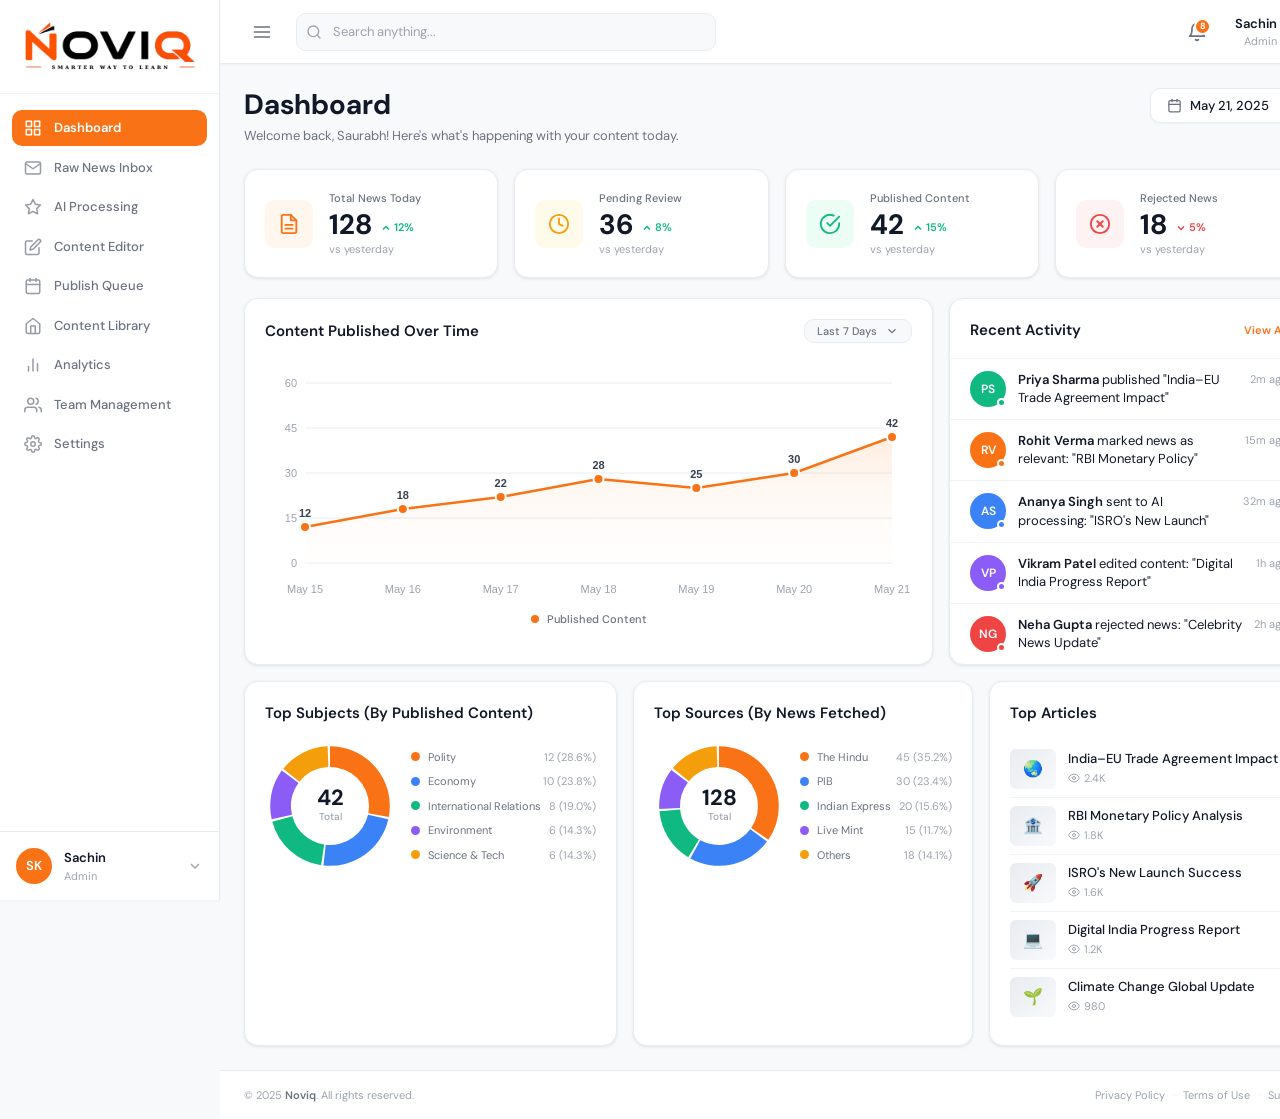
==== pages/dashboard.html @ 8722f416 "Initial commit" ====
<!DOCTYPE html>
<html lang="en">
<head>
  <meta charset="UTF-8" />
  <meta name="viewport" content="width=device-width, initial-scale=1.0" />
  <title>Dashboard — Noviq</title>
  <link rel="stylesheet" href="../assets/css/global.css" />
  <link rel="icon" href="../assets/images/favicon.png" type="image/png" />
  <link rel="stylesheet" href="../assets/css/components.css" />
  <link rel="stylesheet" href="../assets/css/dashboard.css" />
</head>
<body>

<!-- Mobile sidebar overlay -->
<div class="sidebar-overlay" id="sidebarOverlay"></div>

<div class="app-shell">


    <!-- ═══ SIDEBAR ═══ -->
    <aside class="sidebar">

      <div class="sidebar-logo">
        <div class="logo">
          <a href="/"><img src="../assets/images/logo.png" alt=""></a>
        </div>
      </div>

      <nav class="sidebar-nav">
        <a class="nav-item active" href="dashboard.html">
          <svg viewBox="0 0 24 24" fill="none" stroke="currentColor" stroke-width="2" stroke-linecap="round" stroke-linejoin="round"><rect x="3" y="3" width="7" height="7"/><rect x="14" y="3" width="7" height="7"/><rect x="3" y="14" width="7" height="7"/><rect x="14" y="14" width="7" height="7"/></svg>
          Dashboard
        </a>
        <a class="nav-item" href="raw-news-inbox.html">
          <svg viewBox="0 0 24 24" fill="none" stroke="currentColor" stroke-width="2" stroke-linecap="round" stroke-linejoin="round"><path d="M4 4h16c1.1 0 2 .9 2 2v12c0 1.1-.9 2-2 2H4c-1.1 0-2-.9-2-2V6c0-1.1.9-2 2-2z"/><polyline points="22,6 12,13 2,6"/></svg>
          Raw News Inbox
        </a>
        <a class="nav-item" href="ai-processing.html">
          <svg viewBox="0 0 24 24" fill="none" stroke="currentColor" stroke-width="2" stroke-linecap="round" stroke-linejoin="round"><polygon points="12 2 15.09 8.26 22 9.27 17 14.14 18.18 21.02 12 17.77 5.82 21.02 7 14.14 2 9.27 8.91 8.26 12 2"/></svg>
          AI Processing
        </a>
        <a class="nav-item" href="content-editor.html">
          <svg viewBox="0 0 24 24" fill="none" stroke="currentColor" stroke-width="2" stroke-linecap="round" stroke-linejoin="round"><path d="M11 4H4a2 2 0 0 0-2 2v14a2 2 0 0 0 2 2h14a2 2 0 0 0 2-2v-7"/><path d="M18.5 2.5a2.121 2.121 0 0 1 3 3L12 15l-4 1 1-4 9.5-9.5z"/></svg>
          Content Editor
        </a>
        <a class="nav-item" href="publish-queue.html">
          <svg viewBox="0 0 24 24" fill="none" stroke="currentColor" stroke-width="2" stroke-linecap="round" stroke-linejoin="round"><rect x="3" y="4" width="18" height="18" rx="2" ry="2"/><line x1="16" y1="2" x2="16" y2="6"/><line x1="8" y1="2" x2="8" y2="6"/><line x1="3" y1="10" x2="21" y2="10"/></svg>
          Publish Queue
        </a>
        <a class="nav-item" href="content-library.html">
          <svg viewBox="0 0 24 24" fill="none" stroke="currentColor" stroke-width="2" stroke-linecap="round" stroke-linejoin="round"><path d="M3 9l9-7 9 7v11a2 2 0 0 1-2 2H5a2 2 0 0 1-2-2z"/><polyline points="9 22 9 12 15 12 15 22"/></svg>
          Content Library
        </a>
        <a class="nav-item" href="analytics.html">
          <svg viewBox="0 0 24 24" fill="none" stroke="currentColor" stroke-width="2" stroke-linecap="round" stroke-linejoin="round"><line x1="18" y1="20" x2="18" y2="10"/><line x1="12" y1="20" x2="12" y2="4"/><line x1="6" y1="20" x2="6" y2="14"/></svg>
          Analytics
        </a>
        <a class="nav-item" href="team-management.html">
          <svg viewBox="0 0 24 24" fill="none" stroke="currentColor" stroke-width="2" stroke-linecap="round" stroke-linejoin="round"><path d="M17 21v-2a4 4 0 0 0-4-4H5a4 4 0 0 0-4 4v2"/><circle cx="9" cy="7" r="4"/><path d="M23 21v-2a4 4 0 0 0-3-3.87"/><path d="M16 3.13a4 4 0 0 1 0 7.75"/></svg>
          Team Management
        </a>
        <a class="nav-item" href="settings.html">
          <svg viewBox="0 0 24 24" fill="none" stroke="currentColor" stroke-width="2" stroke-linecap="round" stroke-linejoin="round"><circle cx="12" cy="12" r="3"/><path d="M19.4 15a1.65 1.65 0 0 0 .33 1.82l.06.06a2 2 0 0 1-2.83 2.83l-.06-.06a1.65 1.65 0 0 0-1.82-.33 1.65 1.65 0 0 0-1 1.51V21a2 2 0 0 1-4 0v-.09A1.65 1.65 0 0 0 9 19.4a1.65 1.65 0 0 0-1.82.33l-.06.06a2 2 0 0 1-2.83-2.83l.06-.06A1.65 1.65 0 0 0 4.68 15a1.65 1.65 0 0 0-1.51-1H3a2 2 0 0 1 0-4h.09A1.65 1.65 0 0 0 4.6 9a1.65 1.65 0 0 0-.33-1.82l-.06-.06a2 2 0 0 1 2.83-2.83l.06.06A1.65 1.65 0 0 0 9 4.68a1.65 1.65 0 0 0 1-1.51V3a2 2 0 0 1 4 0v.09a1.65 1.65 0 0 0 1 1.51 1.65 1.65 0 0 0 1.82-.33l.06-.06a2 2 0 0 1 2.83 2.83l-.06.06A1.65 1.65 0 0 0 19.4 9a1.65 1.65 0 0 0 1.51 1H21a2 2 0 0 1 0 4h-.09a1.65 1.65 0 0 0-1.51 1z"/></svg>
          Settings
        </a>
      </nav>

       <!-- <div class="sidebar-premium">
        <div class="premium-icon">
          <svg viewBox="0 0 24 24" fill="currentColor"><path d="M12 2l2.4 7.4H22l-6.2 4.5 2.4 7.4L12 17l-6.2 4.3 2.4-7.4L2 9.4h7.6z"/></svg>
        </div>
        <div class="premium-title">You're on Premium Plan</div>
        <div class="premium-desc">Unlimited access to all features and AI models.</div>
        <button class="btn-upgrade">Upgrade Plan</button>
      </div> -->

      <div class="sidebar-user">
        <div class="avatar-placeholder avatar-md" style="background:#F97316;font-size:13px;">SK</div>
        <div class="user-info">
          <div class="user-name">Sachin</div>
          <div class="user-role">Admin</div>
        </div>
        <svg class="chevron-icon" viewBox="0 0 24 24" fill="none" stroke="currentColor" stroke-width="2">
          <polyline points="6 9 12 15 18 9"/>
        </svg>
      </div>

    </aside>

  <!-- ═══ MAIN AREA ═══ -->
  <div class="main-area">


    <!-- ═══ HEADER ═══ -->
    <header class="header">
      <button class="header-menu-btn" id="sidebarToggle">
        <svg viewBox="0 0 24 24" fill="none" stroke="currentColor" stroke-width="2" stroke-linecap="round" stroke-linejoin="round">
          <line x1="3" y1="12" x2="21" y2="12"/>
          <line x1="3" y1="6"  x2="21" y2="6"/>
          <line x1="3" y1="18" x2="21" y2="18"/>
        </svg>
      </button>

      <div class="header-search">
        <svg class="search-icon" viewBox="0 0 24 24" fill="none" stroke="currentColor" stroke-width="2" stroke-linecap="round" stroke-linejoin="round">
          <circle cx="11" cy="11" r="8"/><line x1="21" y1="21" x2="16.65" y2="16.65"/>
        </svg>
        <input type="text" class="search-input" placeholder="Search anything..." autocomplete="off" spellcheck="false" />
        <!-- <span class="search-kbd">⌘K</span> -->
      </div>

      <div class="header-right">
        <div class="header-notif">
          <svg viewBox="0 0 24 24" fill="none" stroke="currentColor" stroke-width="2" stroke-linecap="round" stroke-linejoin="round">
            <path d="M18 8A6 6 0 0 0 6 8c0 7-3 9-3 9h18s-3-2-3-9"/>
            <path d="M13.73 21a2 2 0 0 1-3.46 0"/>
          </svg>
          <span class="notif-badge">8</span>
        </div>
        <div class="header-user">
          <div class="user-info">
            <div class="user-name">Sachin</div>
            <div class="user-role">Admin</div>
          </div>
          <svg class="chevron-icon" viewBox="0 0 24 24" fill="none" stroke="currentColor" stroke-width="2">
            <polyline points="6 9 12 15 18 9"/>
          </svg>
        </div>
      </div>
    </header>

    <!-- ═══ PAGE CONTENT ═══ -->
    <main class="page-content">

          <!-- Page Header -->
          <div class="dashboard-page-header">
            <div>
              <h1 class="page-title">Dashboard</h1>
              <p class="page-subtitle">Welcome back, Saurabh! Here's what's happening with your content today.</p>
            </div>
            <button class="date-picker-btn">
              <svg viewBox="0 0 24 24" fill="none" stroke="currentColor" stroke-width="2" stroke-linecap="round" stroke-linejoin="round">
                <rect x="3" y="4" width="18" height="18" rx="2" ry="2"/>
                <line x1="16" y1="2" x2="16" y2="6"/><line x1="8" y1="2" x2="8" y2="6"/>
                <line x1="3" y1="10" x2="21" y2="10"/>
              </svg>
              <span class="date-text">May 21, 2025</span>
              <svg viewBox="0 0 24 24" fill="none" stroke="currentColor" stroke-width="2"><polyline points="6 9 12 15 18 9"/></svg>
            </button>
          </div>

          <!-- Stats Row -->
          <div class="stats-row">
            <div class="stat-card">
              <div class="stat-icon-wrap orange">
                <svg viewBox="0 0 24 24" fill="none" stroke="currentColor" stroke-width="2" stroke-linecap="round" stroke-linejoin="round">
                  <path d="M14 2H6a2 2 0 0 0-2 2v16a2 2 0 0 0 2 2h12a2 2 0 0 0 2-2V8z"/>
                  <polyline points="14 2 14 8 20 8"/>
                  <line x1="16" y1="13" x2="8" y2="13"/><line x1="16" y1="17" x2="8" y2="17"/>
                </svg>
              </div>
              <div class="stat-body">
                <div class="stat-label">Total News Today</div>
                <div class="stat-value-row">
                  <span class="stat-value">128</span>
                  <span class="stat-delta up">
                    <svg viewBox="0 0 24 24" fill="none" stroke="currentColor" stroke-width="3"><polyline points="18 15 12 9 6 15"/></svg>12%
                  </span>
                </div>
                <div class="stat-compare">vs yesterday</div>
              </div>
            </div>

            <div class="stat-card">
              <div class="stat-icon-wrap yellow">
                <svg viewBox="0 0 24 24" fill="none" stroke="currentColor" stroke-width="2" stroke-linecap="round" stroke-linejoin="round">
                  <circle cx="12" cy="12" r="10"/><polyline points="12 6 12 12 16 14"/>
                </svg>
              </div>
              <div class="stat-body">
                <div class="stat-label">Pending Review</div>
                <div class="stat-value-row">
                  <span class="stat-value">36</span>
                  <span class="stat-delta up">
                    <svg viewBox="0 0 24 24" fill="none" stroke="currentColor" stroke-width="3"><polyline points="18 15 12 9 6 15"/></svg>8%
                  </span>
                </div>
                <div class="stat-compare">vs yesterday</div>
              </div>
            </div>

            <div class="stat-card">
              <div class="stat-icon-wrap green">
                <svg viewBox="0 0 24 24" fill="none" stroke="currentColor" stroke-width="2" stroke-linecap="round" stroke-linejoin="round">
                  <path d="M22 11.08V12a10 10 0 1 1-5.93-9.14"/><polyline points="22 4 12 14.01 9 11.01"/>
                </svg>
              </div>
              <div class="stat-body">
                <div class="stat-label">Published Content</div>
                <div class="stat-value-row">
                  <span class="stat-value">42</span>
                  <span class="stat-delta up">
                    <svg viewBox="0 0 24 24" fill="none" stroke="currentColor" stroke-width="3"><polyline points="18 15 12 9 6 15"/></svg>15%
                  </span>
                </div>
                <div class="stat-compare">vs yesterday</div>
              </div>
            </div>

            <div class="stat-card">
              <div class="stat-icon-wrap red">
                <svg viewBox="0 0 24 24" fill="none" stroke="currentColor" stroke-width="2" stroke-linecap="round" stroke-linejoin="round">
                  <circle cx="12" cy="12" r="10"/>
                  <line x1="15" y1="9" x2="9" y2="15"/><line x1="9" y1="9" x2="15" y2="15"/>
                </svg>
              </div>
              <div class="stat-body">
                <div class="stat-label">Rejected News</div>
                <div class="stat-value-row">
                  <span class="stat-value">18</span>
                  <span class="stat-delta down">
                    <svg viewBox="0 0 24 24" fill="none" stroke="currentColor" stroke-width="3"><polyline points="6 9 12 15 18 9"/></svg>5%
                  </span>
                </div>
                <div class="stat-compare">vs yesterday</div>
              </div>
            </div>
          </div>

          <!-- Mid Row -->
          <div class="dashboard-mid-row">
            <div class="chart-card">
              <div class="chart-card-header">
                <span class="chart-title">Content Published Over Time</span>
                <button class="chart-range-select">Last 7 Days
                  <svg viewBox="0 0 24 24" fill="none" stroke="currentColor" stroke-width="2"><polyline points="6 9 12 15 18 9"/></svg>
                </button>
              </div>
              <div class="chart-body">
                <div class="chart-canvas-wrap">
                  <canvas id="publishedChart"></canvas>
                </div>
                <div class="chart-legend">
                  <span class="legend-dot"></span>
                  <span class="legend-label">Published Content</span>
                </div>
              </div>
            </div>

            <div class="activity-card">
              <div class="activity-card-header">
                <span class="section-title">Recent Activity</span>
                <span class="view-all-link">View All</span>
              </div>
              <div class="activity-list" id="activityList"></div>
            </div>
          </div>

          <!-- Bottom Row -->
          <div class="dashboard-bottom-row">
            <div class="donut-card">
              <div class="donut-card-title">Top Subjects (By Published Content)</div>
              <div class="donut-chart-layout">
                <div class="donut-canvas-wrap">
                  <canvas id="subjectsDonut" style="width:130px;height:130px;display:block;"></canvas>
                  <div class="donut-center-label">
                    <span class="donut-total-val">42</span>
                    <span class="donut-total-lbl">Total</span>
                  </div>
                </div>
                <div class="donut-legend" id="subjectsLegend"></div>
              </div>
            </div>

            <div class="donut-card">
              <div class="donut-card-title">Top Sources (By News Fetched)</div>
              <div class="donut-chart-layout">
                <div class="donut-canvas-wrap">
                  <canvas id="sourcesDonut" style="width:130px;height:130px;display:block;"></canvas>
                  <div class="donut-center-label">
                    <span class="donut-total-val">128</span>
                    <span class="donut-total-lbl">Total</span>
                  </div>
                </div>
                <div class="donut-legend" id="sourcesLegend"></div>
              </div>
            </div>

            <div class="articles-card">
              <div class="articles-card-title">Top Articles</div>
              <div class="articles-list" id="articlesList"></div>
            </div>
          </div>
    </main>


    <!-- ═══ FOOTER ═══ -->
    <footer class="site-footer">
      <div class="footer-left">
        &copy; 2025 <strong>Noviq</strong>. All rights reserved.
      </div>
      <div class="footer-right">
        <a href="#">Privacy Policy</a>
        <span class="footer-sep">·</span>
        <a href="#">Terms of Use</a>
        <span class="footer-sep">·</span>
        <a href="#">Support</a>
      </div>
    </footer>

  </div><!-- /main-area -->
</div><!-- /app-shell -->

  <script src="../assets/js/main.js"></script>
  <script src="../assets/js/dashboard.js"></script>

</body>
</html>
---- assets/css/global.css ----
/* ============================================================
   GLOBAL CSS — Noviq
   ============================================================ */

@import url('https://fonts.googleapis.com/css2?family=DM+Sans:ital,opsz,wght@0,9..40,300;0,9..40,400;0,9..40,500;0,9..40,600;0,9..40,700;1,9..40,400&family=DM+Mono:wght@400;500&display=swap');

/* ── Variables ── */
:root {
  --brand-primary:       #F97316;
  --brand-primary-light: #FFF7ED;
  --brand-primary-mid:   #FDBA74;
  --brand-dark:          #EA580C;

  --bg-base:      #F8F9FB;
  --bg-white:     #FFFFFF;
  --border-color: #E8ECF0;
  --border-light: #F1F4F7;

  --text-primary:   #111827;
  --text-secondary: #6B7280;
  --text-muted:     #9CA3AF;
  --text-inverse:   #FFFFFF;

  --color-success:    #10B981;
  --color-success-bg: #ECFDF5;
  --color-warning:    #F59E0B;
  --color-warning-bg: #FFFBEB;
  --color-danger:     #EF4444;
  --color-danger-bg:  #FEF2F2;
  --color-info:       #3B82F6;
  --color-info-bg:    #EFF6FF;

  --space-1: 4px;  --space-2: 8px;   --space-3: 12px;
  --space-4: 16px; --space-5: 20px;  --space-6: 24px;
  --space-8: 32px; --space-10: 40px;

  --radius-sm: 6px; --radius-md: 10px; --radius-lg: 14px;
  --radius-xl: 20px; --radius-full: 9999px;

  --shadow-xs: 0 1px 2px rgba(0,0,0,.04);
  --shadow-sm: 0 1px 4px rgba(0,0,0,.06), 0 1px 2px rgba(0,0,0,.04);
  --shadow-md: 0 4px 12px rgba(0,0,0,.08), 0 2px 4px rgba(0,0,0,.04);
  --shadow-lg: 0 8px 24px rgba(0,0,0,.10), 0 4px 8px rgba(0,0,0,.06);

  --sidebar-width: 220px;
  --header-height: 64px;

  --font-body: 'DM Sans', sans-serif;
  --font-mono: 'DM Mono', monospace;
  --font-size-xs:   11px; --font-size-sm:   13px;
  --font-size-base: 14px; --font-size-md:   15px;
  --font-size-lg:   18px; --font-size-xl:   22px;
  --font-size-2xl:  28px; --font-size-3xl:  36px;

  --transition-fast:   150ms ease;
  --transition-normal: 260ms ease;
  --transition-slow:   400ms ease;
}

/* ── Reset ── */
*, *::before, *::after { box-sizing: border-box; margin: 0; padding: 0; }
html { font-size: 14px; scroll-behavior: smooth; -webkit-text-size-adjust: 100%; }
body {
  font-family: var(--font-body);
  font-size: var(--font-size-base);
  color: var(--text-primary);
  background: var(--bg-base);
  line-height: 1.5;
  -webkit-font-smoothing: antialiased;
  overflow-x: hidden;
}
a   { text-decoration: none; color: inherit; }
ul, ol { list-style: none; }
img, svg { display: block; max-width: 100%; }
button { cursor: pointer; border: none; background: none; font-family: inherit; font-size: inherit; }
input, textarea, select { font-family: inherit; font-size: inherit; outline: none; border: none; background: none; }

/* ── App Shell ── */
.app-shell { display: flex; min-height: 100vh; }

/* SIDEBAR
   JS controls width (desktop) and transform (mobile) via inline styles.
   This base rule just sets position + transition.                        */
.sidebar {
  position: fixed;
  top: 0; left: 0;
  width: var(--sidebar-width);
  height: 100vh;
  z-index: 100;
  overflow: hidden;
  transition: width 260ms ease, transform 260ms ease;
}

/* MAIN AREA
   JS controls margin-left via inline styles on desktop.                  */
.main-area {
  flex: 1;
  margin-left: var(--sidebar-width);
  display: flex;
  flex-direction: column;
  min-height: 100vh;
  transition: margin-left 260ms ease;
}

.page-content {
  flex: 1;
  padding: var(--space-6);
  overflow-y: auto;
}

/* OVERLAY
   JS sets display/opacity/pointerEvents directly.                        */
.sidebar-overlay {
  display: none;
  position: fixed;
  inset: 0;
  background: rgba(0,0,0,.46);
  z-index: 99;
  opacity: 0;
  pointer-events: none;
  transition: opacity 260ms ease;
}

/* ── Utilities ── */
.text-xs{font-size:var(--font-size-xs)}.text-sm{font-size:var(--font-size-sm)}
.text-base{font-size:var(--font-size-base)}.text-md{font-size:var(--font-size-md)}
.text-lg{font-size:var(--font-size-lg)}.text-xl{font-size:var(--font-size-xl)}
.text-2xl{font-size:var(--font-size-2xl)}
.font-normal{font-weight:400}.font-medium{font-weight:500}
.font-semibold{font-weight:600}.font-bold{font-weight:700}
.text-primary{color:var(--text-primary)}.text-secondary{color:var(--text-secondary)}
.text-muted{color:var(--text-muted)}.text-brand{color:var(--brand-primary)}
.text-success{color:var(--color-success)}.text-danger{color:var(--color-danger)}
.text-warning{color:var(--color-warning)}
.flex{display:flex}.flex-col{flex-direction:column}.flex-wrap{flex-wrap:wrap}
.items-center{align-items:center}.items-start{align-items:flex-start}
.items-end{align-items:flex-end}.justify-between{justify-content:space-between}
.justify-center{justify-content:center}.justify-end{justify-content:flex-end}
.gap-1{gap:var(--space-1)}.gap-2{gap:var(--space-2)}.gap-3{gap:var(--space-3)}
.gap-4{gap:var(--space-4)}.gap-6{gap:var(--space-6)}.flex-1{flex:1}
.p-2{padding:var(--space-2)}.p-3{padding:var(--space-3)}.p-4{padding:var(--space-4)}
.p-5{padding:var(--space-5)}.p-6{padding:var(--space-6)}
.mt-1{margin-top:var(--space-1)}.mt-2{margin-top:var(--space-2)}
.mt-4{margin-top:var(--space-4)}.mb-2{margin-bottom:var(--space-2)}
.mb-4{margin-bottom:var(--space-4)}.mb-6{margin-bottom:var(--space-6)}

/* ── Card ── */
.card { background:var(--bg-white); border-radius:var(--radius-lg); border:1px solid var(--border-color); box-shadow:var(--shadow-sm); }

/* ── Badge ── */
.badge { display:inline-flex; align-items:center; gap:var(--space-1); padding:2px var(--space-2); border-radius:var(--radius-full); font-size:var(--font-size-xs); font-weight:600; white-space:nowrap; }
.badge-success{background:var(--color-success-bg);color:var(--color-success)}
.badge-danger {background:var(--color-danger-bg); color:var(--color-danger)}
.badge-warning{background:var(--color-warning-bg);color:var(--color-warning)}
.badge-info   {background:var(--color-info-bg);   color:var(--color-info)}
.badge-brand  {background:var(--brand-primary-light);color:var(--brand-primary)}

/* ── Buttons ── */
.btn { display:inline-flex; align-items:center; justify-content:center; gap:var(--space-2); padding:var(--space-2) var(--space-4); border-radius:var(--radius-md); font-size:var(--font-size-sm); font-weight:500; transition:all var(--transition-fast); white-space:nowrap; }
.btn-primary { background:var(--brand-primary); color:#fff; border:1.5px solid var(--brand-primary); }
.btn-primary:hover { background:var(--brand-dark); border-color:var(--brand-dark); }
.btn-outline { background:transparent; color:var(--brand-primary); border:1.5px solid var(--brand-primary); }
.btn-outline:hover { background:var(--brand-primary-light); }
.btn-ghost { background:transparent; color:var(--text-secondary); border:1.5px solid var(--border-color); }
.btn-ghost:hover { background:var(--bg-base); color:var(--text-primary); }

/* ── Avatar ── */
.avatar{border-radius:var(--radius-full);object-fit:cover;flex-shrink:0}
.avatar-sm{width:28px;height:28px}.avatar-md{width:36px;height:36px}.avatar-lg{width:44px;height:44px}
.avatar-placeholder { display:flex; align-items:center; justify-content:center; border-radius:var(--radius-full); font-weight:600; color:#fff; background:var(--brand-primary); flex-shrink:0; }

.divider{border:none;border-top:1px solid var(--border-color)}

/* ── Scrollbar ── */
::-webkit-scrollbar{width:5px;height:5px}
::-webkit-scrollbar-track{background:transparent}
::-webkit-scrollbar-thumb{background:var(--border-color);border-radius:var(--radius-full)}
::-webkit-scrollbar-thumb:hover{background:var(--text-muted)}

/* ── Empty page state ── */
.page-empty { display:flex; flex-direction:column; align-items:center; justify-content:center; min-height:60vh; gap:var(--space-4); color:var(--text-muted); }
.page-empty .empty-icon{width:56px;height:56px;opacity:.3}
.page-empty h2{font-size:var(--font-size-lg);font-weight:600;color:var(--text-secondary)}
.page-empty p{font-size:var(--font-size-sm);color:var(--text-muted)}

/* ══════════════════════════════════════════════════════════
   RESPONSIVE
══════════════════════════════════════════════════════════ */

/* Tablet */
@media (max-width: 1100px) {
  :root { --sidebar-width: 200px; }
}

/* Mobile — sidebar slides over content, main area is full width */
@media (max-width: 768px) {
  .sidebar {
    width: 240px;         /* always full width on mobile */
    transform: translateX(-100%); /* hidden off-screen; JS sets inline transform to open */
  }

  .main-area {
    margin-left: 0;       /* full width; JS does NOT touch margin on mobile */
    width: 100%;
  }

  .sidebar-overlay {
    display: none;        /* JS sets display:block when opening */
  }

  /* Header adjustments */
  .header { padding: 0 var(--space-4); gap: var(--space-3); }
  .header-search { max-width: none; flex: 1; }
  .header-user .user-info { display: none; }
  .search-kbd { display: none; }

  .page-content { padding: var(--space-4); }

  .site-footer {
    flex-direction: column;
    gap: var(--space-2);
    text-align: center;
    padding: var(--space-4);
  }
}

@media (max-width: 480px) {
  .page-content { padding: var(--space-3); }
  .header { padding: 0 var(--space-3); gap: var(--space-2); }
}

/* ════════════════════════════════════════════════════════════
   GLOBAL MOBILE RESPONSIVE — Tables, Cards, Grids
   Applies across ALL pages. No page-specific overrides needed.
════════════════════════════════════════════════════════════ */

/* ── Universal table scroll wrapper ─────────────────────── */
/* Any table inside a card becomes horizontally scrollable
   on small screens instead of overflowing the layout.        */
.table-scroll-wrap {
  overflow-x: auto;
  -webkit-overflow-scrolling: touch;
}

/* ── Scrollable table hint (visible on small screens) ────── */
@media (max-width: 640px) {
  /* Make all data tables horizontally scrollable */
  table {
    display: block;
    overflow-x: auto;
    -webkit-overflow-scrolling: touch;
    max-width: 100%;
  }

  /* Keep thead/tbody/tr/td as their semantic roles inside the block */
  thead, tbody, tfoot { display: table; width: 100%; }

  /* Prevent text wrapping in table cells — let the table scroll instead */
  /* th, td { white-space: nowrap; } */

  .cl-preview-overlay {
    display: none;
  }
}

/* ── Grid layouts → single column on mobile ──────────────── */
@media (max-width: 640px) {
  /* Any CSS grid that uses auto/repeat patterns */
  [style*="grid-template-columns"] {
    grid-template-columns: 1fr !important;
  }
}

/* ── Card stacking ────────────────────────────────────────── */
@media (max-width: 768px) {
  .card-grid-2,
  .card-grid-3,
  .card-grid-4 {
    grid-template-columns: 1fr !important;
  }
}

/* ── Modals — full-screen on very small devices ──────────── */
@media (max-width: 480px) {
  /* Any element with .modal class or common modal patterns */
  [class*="modal"],
  [class*="-overlay"] > [class*="-modal"],
  [class*="-overlay"] > [class*="-card"],
  [class*="-overlay"] > div:first-child {
    border-radius: var(--radius-lg) !important;
    max-width: calc(100vw - 24px) !important;
  }
}

/* ── Toast — full width on mobile ────────────────────────── */
@media (max-width: 640px) {
  #toastWrap {
    left: var(--space-3) !important;
    right: var(--space-3) !important;
    bottom: var(--space-4) !important;
    width: auto !important;
  }
}
---- assets/css/components.css ----
/* ============================================================
   COMPONENTS CSS — Noviq
   Sidebar · Header · Cards · Nav
   ============================================================ */

/* ── SIDEBAR ── */
/* position / width / height / transitions owned by global.css */
/* components.css only sets visual styles                       */
.sidebar {
  background: var(--bg-white);
  border-right: 1px solid var(--border-color);
  display: flex;
  flex-direction: column;
  box-shadow: var(--shadow-xs);
}

/* Logo */
.sidebar-logo {
  display: flex;
  align-items: center;
  gap: var(--space-3);
  padding: var(--space-5) var(--space-5);
  border-bottom: 1px solid var(--border-light);
  min-height: var(--header-height);
}

.sidebar-logo .logo-icon {
  width: 36px;
  height: 36px;
  background: var(--brand-primary);
  border-radius: var(--radius-md);
  display: flex;
  align-items: center;
  justify-content: center;
  flex-shrink: 0;
}

.sidebar-logo .logo-icon svg {
  width: 20px;
  height: 20px;
  color: white;
}

.sidebar-logo .logo-text {
  display: flex;
  flex-direction: column;
}

.sidebar-logo .logo-name {
  font-size: var(--font-size-md);
  font-weight: 700;
  color: var(--text-primary);
  line-height: 1.2;
}

.sidebar-logo .logo-sub {
  font-size: var(--font-size-xs);
  color: var(--text-muted);
  font-weight: 400;
}

/* Nav */
.sidebar-nav {
  flex: 1;
  padding: var(--space-4) var(--space-3);
  overflow-y: auto;
  display: flex;
  flex-direction: column;
  gap: var(--space-1);
}

.nav-item {
  display: flex;
  align-items: center;
  gap: var(--space-3);
  padding: var(--space-2) var(--space-3);
  border-radius: var(--radius-md);
  color: var(--text-secondary);
  font-size: var(--font-size-sm);
  font-weight: 500;
  text-decoration: none;
  transition: all var(--transition-fast);
  cursor: pointer;
  white-space: nowrap;
  position: relative;
}

.nav-item svg {
  width: 18px;
  height: 18px;
  flex-shrink: 0;
  opacity: 0.7;
}

.nav-item:hover {
  background: var(--bg-base);
  color: var(--text-primary);
}

.nav-item:hover svg {
  opacity: 1;
}

.nav-item.active {
  background: var(--brand-primary);
  color: var(--text-inverse);
  font-weight: 600;
}

.nav-item.active svg {
  opacity: 1;
  color: white;
}

/* Premium Banner */
.sidebar-premium {
  margin: var(--space-4) var(--space-3);
  padding: var(--space-4);
  background: linear-gradient(135deg, var(--brand-primary-light) 0%, #FEF3C7 100%);
  border-radius: var(--radius-lg);
  border: 1px solid var(--brand-primary-mid);
  text-align: center;
}

.sidebar-premium .premium-icon {
  width: 32px;
  height: 32px;
  margin: 0 auto var(--space-2);
  background: var(--brand-primary);
  border-radius: var(--radius-full);
  display: flex;
  align-items: center;
  justify-content: center;
}

.sidebar-premium .premium-icon svg {
  width: 16px;
  height: 16px;
  color: white;
}

.sidebar-premium .premium-title {
  font-size: var(--font-size-sm);
  font-weight: 700;
  color: var(--text-primary);
  margin-bottom: var(--space-1);
}

.sidebar-premium .premium-desc {
  font-size: var(--font-size-xs);
  color: var(--text-secondary);
  line-height: 1.4;
  margin-bottom: var(--space-3);
}

.sidebar-premium .btn-upgrade {
  display: block;
  width: 100%;
  padding: var(--space-2) var(--space-3);
  border: 1.5px solid var(--brand-primary);
  border-radius: var(--radius-md);
  color: var(--brand-primary);
  font-size: var(--font-size-xs);
  font-weight: 600;
  background: var(--bg-white);
  cursor: pointer;
  transition: all var(--transition-fast);
}

.sidebar-premium .btn-upgrade:hover {
  background: var(--brand-primary);
  color: white;
}

/* User Profile */
.sidebar-user {
  display: flex;
  align-items: center;
  gap: var(--space-3);
  padding: var(--space-4) var(--space-4);
  border-top: 1px solid var(--border-color);
  cursor: pointer;
  transition: background var(--transition-fast);
}

.sidebar-user:hover {
  background: var(--bg-base);
}

.sidebar-user .user-info {
  flex: 1;
  min-width: 0;
}

.sidebar-user .user-name {
  font-size: var(--font-size-sm);
  font-weight: 600;
  color: var(--text-primary);
  white-space: nowrap;
  overflow: hidden;
  text-overflow: ellipsis;
}

.sidebar-user .user-role {
  font-size: var(--font-size-xs);
  color: var(--text-muted);
}

.sidebar-user .chevron-icon {
  width: 16px;
  height: 16px;
  color: var(--text-muted);
  flex-shrink: 0;
}

/* ── HEADER ── */
.header {
  height: var(--header-height);
  background: var(--bg-white);
  border-bottom: 1px solid var(--border-color);
  display: flex;
  align-items: center;
  padding: 0 var(--space-6);
  gap: var(--space-4);
  box-shadow: var(--shadow-xs);
}

/* Hamburger */
.header-menu-btn {
  width: 36px;
  height: 36px;
  display: flex;
  align-items: center;
  justify-content: center;
  border-radius: var(--radius-md);
  color: var(--text-secondary);
  cursor: pointer;
  transition: all var(--transition-fast);
  flex-shrink: 0;
}

.header-menu-btn:hover {
  background: var(--bg-base);
  color: var(--text-primary);
}

.header-menu-btn svg {
  width: 20px;
  height: 20px;
}

/* Search */
.header-search {
  flex: 1;
  max-width: 420px;
  position: relative;
}

.header-search .search-input {
  width: 100%;
  height: 38px;
  background: var(--bg-base);
  border: 1.5px solid var(--border-color);
  border-radius: var(--radius-md);
  padding: 0 var(--space-3) 0 36px;
  font-size: var(--font-size-sm);
  color: var(--text-primary);
  transition: all var(--transition-fast);
}

.header-search .search-input::placeholder {
  color: var(--text-muted);
}

.header-search .search-input:focus {
  border-color: var(--brand-primary);
  background: var(--bg-white);
  box-shadow: 0 0 0 3px rgba(249, 115, 22, 0.1);
}

.header-search .search-icon {
  position: absolute;
  left: 10px;
  top: 50%;
  transform: translateY(-50%);
  width: 16px;
  height: 16px;
  color: var(--text-muted);
  pointer-events: none;
}

.header-search .search-kbd {
  position: absolute;
  right: 10px;
  top: 50%;
  transform: translateY(-50%);
  display: flex;
  align-items: center;
  gap: 2px;
  font-size: 10px;
  color: var(--text-muted);
  background: var(--border-color);
  padding: 1px 6px;
  border-radius: var(--radius-sm);
  font-family: var(--font-mono);
  pointer-events: none;
}

/* Header Right */
.header-right {
  display: flex;
  align-items: center;
  gap: var(--space-3);
  margin-left: auto;
}

/* Notification Bell */
.header-notif {
  position: relative;
  width: 36px;
  height: 36px;
  display: flex;
  align-items: center;
  justify-content: center;
  border-radius: var(--radius-md);
  color: var(--text-secondary);
  cursor: pointer;
  transition: all var(--transition-fast);
}

.header-notif:hover {
  background: var(--bg-base);
  color: var(--text-primary);
}

.header-notif svg {
  width: 20px;
  height: 20px;
}

.header-notif .notif-badge {
  position: absolute;
  top: 4px;
  right: 4px;
  width: 17px;
  height: 17px;
  background: var(--brand-primary);
  border-radius: var(--radius-full);
  border: 2px solid white;
  display: flex;
  align-items: center;
  justify-content: center;
  font-size: 9px;
  font-weight: 700;
  color: white;
  line-height: 1;
}

/* Header User */
.header-user {
  display: flex;
  align-items: center;
  gap: var(--space-2);
  cursor: pointer;
  padding: var(--space-1) var(--space-2);
  border-radius: var(--radius-md);
  transition: background var(--transition-fast);
}

.header-user:hover {
  background: var(--bg-base);
}

.header-user .user-info {
  text-align: right;
}

.header-user .user-name {
  font-size: var(--font-size-sm);
  font-weight: 600;
  color: var(--text-primary);
}

.header-user .user-role {
  font-size: var(--font-size-xs);
  color: var(--text-muted);
}

.header-user .chevron-icon {
  width: 16px;
  height: 16px;
  color: var(--text-muted);
}

/* ── SIDEBAR COLLAPSE & OVERLAY ──
   All collapse/overlay/mobile logic lives in global.css.
   Nothing to override here.                              */

/* ── FOOTER ── */
.site-footer {
  display: flex;
  align-items: center;
  justify-content: space-between;
  gap: var(--space-4);
  padding: var(--space-4) var(--space-6);
  border-top: 1px solid var(--border-color);
  background: var(--bg-white);
  font-size: var(--font-size-xs);
  color: var(--text-muted);
  flex-shrink: 0;
}

.site-footer strong {
  color: var(--text-secondary);
  font-weight: 600;
}

.site-footer .footer-right {
  display: flex;
  align-items: center;
  gap: var(--space-2);
}

.site-footer .footer-right a {
  color: var(--text-muted);
  text-decoration: none;
  transition: color var(--transition-fast);
}

.site-footer .footer-right a:hover {
  color: var(--brand-primary);
}

.footer-sep {
  color: var(--border-color);
}

/* ════════════════════════════════════════════════════════════
   INTERACTIVE UI — Dropdowns · Modals · Toasts · Calendar
   ════════════════════════════════════════════════════════════ */

/* ── Generic Dropdown ── */
.ui-dropdown {
  position: absolute;
  background: var(--bg-white);
  border: 1px solid var(--border-color);
  border-radius: var(--radius-lg);
  box-shadow: var(--shadow-lg);
  z-index: 999;
  min-width: 220px;
  opacity: 0;
  transform: translateY(-6px);
  transition: opacity 150ms ease, transform 150ms ease;
  overflow: hidden;
}

.ui-dropdown--open {
  opacity: 1;
  transform: translateY(0);
}

/* Dropdown items */
.dd-item {
  display: flex;
  align-items: center;
  gap: var(--space-3);
  width: 100%;
  padding: var(--space-2) var(--space-4);
  font-size: var(--font-size-sm);
  font-weight: 500;
  color: var(--text-primary);
  background: none;
  border: none;
  cursor: pointer;
  text-align: left;
  transition: background var(--transition-fast);
}

.dd-item svg { width: 16px; height: 16px; color: var(--text-secondary); flex-shrink: 0; }

.dd-item:hover    { background: var(--bg-base); }
.dd-item--active  { background: var(--brand-primary-light); color: var(--brand-primary); }
.dd-item--active svg { color: var(--brand-primary); }
.dd-item--danger  { color: var(--color-danger); }
.dd-item--danger svg { color: var(--color-danger); }
.dd-item--danger:hover { background: var(--color-danger-bg); }

.dd-divider {
  border-top: 1px solid var(--border-light);
  margin: var(--space-1) 0;
}

/* ── Profile Dropdown ── */
.dd-profile { min-width: 260px; }

.dd-profile-header {
  display: flex;
  align-items: center;
  gap: var(--space-3);
  padding: var(--space-4) var(--space-4) var(--space-3);
}

.dd-profile-name {
  font-size: var(--font-size-sm);
  font-weight: 700;
  color: var(--text-primary);
}

.dd-profile-role {
  font-size: var(--font-size-xs);
  color: var(--text-muted);
  margin-top: 2px;
}

/* ── Notifications Dropdown ── */
.dd-notif { min-width: 340px; max-width: 360px; }

.dd-notif-header {
  display: flex;
  align-items: center;
  justify-content: space-between;
  padding: var(--space-3) var(--space-4);
  border-bottom: 1px solid var(--border-light);
}

.dd-notif-heading {
  font-size: var(--font-size-sm);
  font-weight: 700;
  color: var(--text-primary);
}

.dd-mark-all {
  font-size: var(--font-size-xs);
  color: var(--brand-primary);
  font-weight: 500;
  cursor: pointer;
  background: none;
  border: none;
}
.dd-mark-all:disabled { color: var(--color-success); cursor: default; }

.dd-notif-list { max-height: 320px; overflow-y: auto; }

.dd-notif-item {
  display: flex;
  align-items: flex-start;
  gap: var(--space-3);
  padding: var(--space-3) var(--space-4);
  border-bottom: 1px solid var(--border-light);
  position: relative;
  transition: background var(--transition-fast);
  cursor: pointer;
}

.dd-notif-item:last-child { border-bottom: none; }
.dd-notif-item:hover      { background: var(--bg-base); }
.dd-notif-item--unread    { background: var(--brand-primary-light); }
.dd-notif-item--unread:hover { background: #fdebd0; }

.dd-notif-icon { font-size: 18px; flex-shrink: 0; margin-top: 2px; }

.dd-notif-body { flex: 1; min-width: 0; }

.dd-notif-title {
  font-size: var(--font-size-sm);
  font-weight: 600;
  color: var(--text-primary);
  margin-bottom: 2px;
}

.dd-notif-text {
  font-size: var(--font-size-xs);
  color: var(--text-secondary);
  line-height: 1.4;
  white-space: nowrap;
  overflow: hidden;
  text-overflow: ellipsis;
}

.dd-notif-time {
  font-size: 10px;
  color: var(--text-muted);
  margin-top: 4px;
}

.dd-notif-dot {
  width: 8px; height: 8px;
  background: var(--brand-primary);
  border-radius: var(--radius-full);
  flex-shrink: 0;
  margin-top: 6px;
}

.dd-notif-footer {
  padding: var(--space-2) var(--space-4);
  border-top: 1px solid var(--border-light);
  text-align: center;
}

.dd-view-all-notif {
  font-size: var(--font-size-xs);
  font-weight: 600;
  color: var(--brand-primary);
  background: none;
  border: none;
  cursor: pointer;
  padding: var(--space-1) 0;
}

.dd-view-all-notif:hover { text-decoration: underline; }

/* ── Small dropdown (range select etc) ── */
.dd-small { min-width: 160px; padding: var(--space-1) 0; }

/* ── Calendar Dropdown ── */
.dd-calendar { min-width: 280px; padding: var(--space-3); }

.cal-header {
  display: flex;
  align-items: center;
  justify-content: space-between;
  margin-bottom: var(--space-3);
}

.cal-month {
  font-size: var(--font-size-sm);
  font-weight: 600;
  color: var(--text-primary);
}

.cal-nav {
  width: 28px; height: 28px;
  border-radius: var(--radius-md);
  background: var(--bg-base);
  border: 1px solid var(--border-color);
  font-size: 18px;
  line-height: 1;
  color: var(--text-secondary);
  cursor: pointer;
  display: flex;
  align-items: center;
  justify-content: center;
  transition: all var(--transition-fast);
}
.cal-nav:hover { background: var(--brand-primary); color: white; border-color: var(--brand-primary); }

.cal-grid {
  display: grid;
  grid-template-columns: repeat(7, 1fr);
  gap: 3px;
}

.cal-dow {
  text-align: center;
  font-size: 10px;
  font-weight: 600;
  color: var(--text-muted);
  padding: var(--space-1) 0;
}

.cal-cell {
  width: 100%;
  aspect-ratio: 1;
  border-radius: var(--radius-sm);
  background: none;
  border: none;
  font-size: var(--font-size-xs);
  color: var(--text-primary);
  cursor: pointer;
  display: flex;
  align-items: center;
  justify-content: center;
  transition: all var(--transition-fast);
}

.cal-cell:hover      { background: var(--bg-base); }
.cal-cell--empty     { pointer-events: none; }
.cal-cell--active    { background: var(--brand-primary) !important; color: white !important; font-weight: 700; }

/* ── Search Results Dropdown ── */
.search-results-dd {
  min-width: unset;
  padding: var(--space-1) 0;
}

.search-results-dd .dd-item { font-size: var(--font-size-sm); }
.search-results-dd mark {
  background: var(--brand-primary-light);
  color: var(--brand-primary);
  font-weight: 700;
  border-radius: 2px;
  padding: 0 2px;
}

/* ── Modal ── */
.ui-modal-overlay {
  position: fixed;
  inset: 0;
  background: rgba(0, 0, 0, 0.40);
  z-index: 1000;
  display: flex;
  align-items: center;
  justify-content: center;
  opacity: 0;
  transition: opacity 200ms ease;
  padding: var(--space-4);
}

.ui-modal-overlay--open { opacity: 1; }

.ui-modal {
  background: var(--bg-white);
  border-radius: var(--radius-xl);
  box-shadow: var(--shadow-lg);
  width: 100%;
  max-width: 480px;
  transform: scale(0.95);
  transition: transform 200ms ease;
  overflow: hidden;
}

.ui-modal-overlay--open .ui-modal { transform: scale(1); }

.ui-modal-header {
  display: flex;
  align-items: center;
  justify-content: space-between;
  padding: var(--space-5) var(--space-6) var(--space-4);
  border-bottom: 1px solid var(--border-light);
}

.ui-modal-title {
  font-size: var(--font-size-md);
  font-weight: 700;
  color: var(--text-primary);
}

.ui-modal-close {
  width: 32px; height: 32px;
  border-radius: var(--radius-md);
  display: flex;
  align-items: center;
  justify-content: center;
  color: var(--text-muted);
  cursor: pointer;
  background: none;
  border: none;
  transition: all var(--transition-fast);
}
.ui-modal-close svg { width: 18px; height: 18px; }
.ui-modal-close:hover { background: var(--bg-base); color: var(--text-primary); }

.ui-modal-body { padding: var(--space-5) var(--space-6); }

.ui-modal-footer {
  display: flex;
  align-items: center;
  justify-content: flex-end;
  gap: var(--space-3);
  padding: var(--space-4) var(--space-6) var(--space-5);
  border-top: 1px solid var(--border-light);
}

/* Profile modal content */
.profile-modal-content {
  display: flex;
  gap: var(--space-6);
  align-items: flex-start;
}

.profile-modal-avatar {
  display: flex;
  flex-direction: column;
  align-items: center;
  flex-shrink: 0;
}

.profile-modal-fields {
  flex: 1;
  display: flex;
  flex-direction: column;
  gap: var(--space-3);
}

.profile-field {
  display: flex;
  flex-direction: column;
  gap: 4px;
}

.profile-field label {
  font-size: var(--font-size-xs);
  font-weight: 600;
  color: var(--text-secondary);
  text-transform: uppercase;
  letter-spacing: 0.04em;
}

.ui-input {
  width: 100%;
  padding: var(--space-2) var(--space-3);
  background: var(--bg-base);
  border: 1.5px solid var(--border-color);
  border-radius: var(--radius-md);
  font-size: var(--font-size-sm);
  color: var(--text-primary);
  font-family: var(--font-body);
  transition: border-color var(--transition-fast);
}
.ui-input:focus { border-color: var(--brand-primary); background: var(--bg-white); outline: none; box-shadow: 0 0 0 3px rgba(249,115,22,0.10); }
.ui-input[readonly] { opacity: 0.6; cursor: not-allowed; }

/* ── Toast ── */
#toastWrap {
  position: fixed;
  bottom: 24px;
  right: 24px;
  z-index: 2000;
}

.ui-toast {
  padding: var(--space-3) var(--space-5);
  border-radius: var(--radius-lg);
  font-size: var(--font-size-sm);
  font-weight: 500;
  color: white;
  box-shadow: var(--shadow-lg);
  transform: translateY(12px);
  opacity: 0;
  transition: all 250ms ease;
  white-space: nowrap;
}

.ui-toast--show     { transform: translateY(0); opacity: 1; }
.ui-toast--info     { background: var(--text-primary); }
.ui-toast--success  { background: var(--color-success); }
.ui-toast--warning  { background: var(--color-warning); }
.ui-toast--danger   { background: var(--color-danger); }

/* ════════════════════════════════════════════════════════════
   MOBILE FIXES — Hamburger always visible, sidebar z-index
════════════════════════════════════════════════════════════ */

/* Sidebar shadow on mobile so it overlaps content visibly */
@media (max-width: 768px) {
  .sidebar {
    box-shadow: 4px 0 24px rgba(0,0,0,.15);
    z-index: 200; /* above overlay */
  }

  /* Header menu button — always visible on mobile */
  .header-menu-btn {
    display: flex !important;
  }

  /* Notification text hidden, just show badge */
  .header-notif-text { display: none; }

  /* Header search shrinks nicely */
  .header-search { min-width: 0; }
  .search-input  { font-size: var(--font-size-xs); }
}

/* On desktop, hide hamburger when sidebar is fully expanded
   (it's still clickable for collapse) */
@media (min-width: 769px) {
  .header-menu-btn {
    display: flex;
  }
}

/* Sidebar overflow fix — allow scrolling long nav on small heights */
@media (max-height: 600px) {
  .sidebar { overflow-y: auto; }
  .sidebar-premium { display: none; }
}

/* ── Responsive toast ── */
.ui-toast-wrap,
#toastWrap {
  position: fixed;
  bottom: var(--space-6);
  right: var(--space-6);
  z-index: 9999;
  pointer-events: none;
}

@media (max-width: 640px) {
  .ui-toast-wrap,
  #toastWrap {
    left: var(--space-3);
    right: var(--space-3);
    bottom: var(--space-4);
  }

  .ui-toast {
    width: 100% !important;
    text-align: center;
  }
}

/* ── Dropdown z-index fix for mobile ── */
.ui-dropdown {
  z-index: 10000 !important;
}
---- assets/css/dashboard.css ----
/* ============================================================
   DASHBOARD CSS — Noviq
   ============================================================ */

/* ── Page Header ── */
.dashboard-page-header {
  display: flex;
  align-items: flex-start;
  justify-content: space-between;
  margin-bottom: var(--space-6);
  gap: var(--space-4);
}
.dashboard-page-header .page-title {
  font-size: var(--font-size-2xl);
  font-weight: 700;
  color: var(--text-primary);
  line-height: 1.2;
}
.dashboard-page-header .page-subtitle {
  font-size: var(--font-size-sm);
  color: var(--text-secondary);
  margin-top: var(--space-1);
}
.date-picker-btn {
  display: flex;
  align-items: center;
  gap: var(--space-2);
  padding: var(--space-2) var(--space-4);
  background: var(--bg-white);
  border: 1.5px solid var(--border-color);
  border-radius: var(--radius-md);
  font-size: var(--font-size-sm);
  font-weight: 500;
  color: var(--text-primary);
  cursor: pointer;
  transition: all var(--transition-fast);
  box-shadow: var(--shadow-xs);
  white-space: nowrap;
  flex-shrink: 0;
}
.date-picker-btn:hover { border-color: var(--brand-primary); color: var(--brand-primary); }
.date-picker-btn svg { width: 15px; height: 15px; color: var(--text-secondary); flex-shrink: 0; }

/* ── Stats ── */
.stats-row {
  display: grid;
  grid-template-columns: repeat(4, 1fr);
  gap: var(--space-4);
  margin-bottom: var(--space-5);
}
.stat-card {
  background: var(--bg-white);
  border: 1px solid var(--border-color);
  border-radius: var(--radius-lg);
  padding: var(--space-5);
  display: flex;
  align-items: center;
  gap: var(--space-4);
  box-shadow: var(--shadow-sm);
  transition: box-shadow var(--transition-fast);
}
.stat-card:hover { box-shadow: var(--shadow-md); }
.stat-icon-wrap {
  width: 48px; height: 48px;
  border-radius: var(--radius-md);
  display: flex; align-items: center; justify-content: center;
  flex-shrink: 0;
}
.stat-icon-wrap.orange { background: #FFF7ED; }
.stat-icon-wrap.yellow { background: #FFFBEB; }
.stat-icon-wrap.green  { background: #ECFDF5; }
.stat-icon-wrap.red    { background: #FEF2F2; }
.stat-icon-wrap svg { width: 22px; height: 22px; }
.stat-icon-wrap.orange svg { color: var(--brand-primary); }
.stat-icon-wrap.yellow svg { color: var(--color-warning); }
.stat-icon-wrap.green  svg { color: var(--color-success); }
.stat-icon-wrap.red    svg { color: var(--color-danger); }
.stat-label { font-size: var(--font-size-xs); color: var(--text-secondary); font-weight: 500; margin-bottom: var(--space-1); }
.stat-value-row { display: flex; align-items: baseline; gap: var(--space-2); }
.stat-value { font-size: var(--font-size-2xl); font-weight: 700; color: var(--text-primary); line-height: 1; }
.stat-delta { display: flex; align-items: center; gap: 2px; font-size: var(--font-size-xs); font-weight: 600; }
.stat-delta svg { width: 12px; height: 12px; }
.stat-delta.up   { color: var(--color-success); }
.stat-delta.down { color: var(--color-danger); }
.stat-compare { font-size: var(--font-size-xs); color: var(--text-muted); margin-top: 2px; }

/* ── Mid row: chart + activity ── */
.dashboard-mid-row {
  display: grid;
  grid-template-columns: 1fr 360px;
  gap: var(--space-4);
  margin-bottom: var(--space-4);
}

/* Chart card */
.chart-card {
  background: var(--bg-white);
  border: 1px solid var(--border-color);
  border-radius: var(--radius-lg);
  box-shadow: var(--shadow-sm);
  overflow: hidden;
}
.chart-card-header {
  display: flex; align-items: center; justify-content: space-between;
  padding: var(--space-5) var(--space-5) var(--space-4);
}
.chart-card-header .chart-title { font-size: var(--font-size-md); font-weight: 600; color: var(--text-primary); }
.chart-range-select {
  display: flex; align-items: center; gap: var(--space-2);
  padding: var(--space-1) var(--space-3);
  background: var(--bg-base); border: 1.5px solid var(--border-color);
  border-radius: var(--radius-md); font-size: var(--font-size-xs);
  font-weight: 500; color: var(--text-secondary); cursor: pointer;
  transition: all var(--transition-fast); white-space: nowrap;
}
.chart-range-select:hover { border-color: var(--brand-primary); color: var(--brand-primary); }
.chart-range-select svg { width: 14px; height: 14px; }
.chart-body { padding: 0 var(--space-5) var(--space-5); }
.chart-canvas-wrap { position: relative; height: 240px; width: 100%; }
#publishedChart { display: block; }
.chart-legend { display: flex; align-items: center; justify-content: center; gap: var(--space-2); margin-top: var(--space-3); }
.legend-dot { width: 8px; height: 8px; border-radius: var(--radius-full); background: var(--brand-primary); }
.legend-label { font-size: var(--font-size-xs); color: var(--text-secondary); font-weight: 500; }

/* Activity card */
.activity-card {
  background: var(--bg-white);
  border: 1px solid var(--border-color);
  border-radius: var(--radius-lg);
  box-shadow: var(--shadow-sm);
  display: flex; flex-direction: column;
  overflow: hidden;
}
.activity-card-header {
  display: flex; align-items: center; justify-content: space-between;
  padding: var(--space-5) var(--space-5) var(--space-4);
  border-bottom: 1px solid var(--border-light);
  flex-shrink: 0;
}
.activity-card-header .section-title { font-size: var(--font-size-md); font-weight: 600; color: var(--text-primary); }
.view-all-link { font-size: var(--font-size-xs); font-weight: 600; color: var(--brand-primary); cursor: pointer; }
.view-all-link:hover { opacity: .7; }
.activity-list { flex: 1; overflow-y: auto; }
.activity-item {
  display: flex; align-items: flex-start; gap: var(--space-3);
  padding: var(--space-3) var(--space-5);
  border-bottom: 1px solid var(--border-light);
  transition: background var(--transition-fast);
}
.activity-item:last-child { border-bottom: none; }
.activity-item:hover { background: var(--bg-base); }
.activity-avatar-wrap { position: relative; flex-shrink: 0; }
.activity-status-dot {
  position: absolute; bottom: 0; right: 0;
  width: 9px; height: 9px;
  border-radius: var(--radius-full); border: 2px solid var(--bg-white);
}
.activity-status-dot.green  { background: var(--color-success); }
.activity-status-dot.orange { background: var(--brand-primary); }
.activity-status-dot.blue   { background: var(--color-info); }
.activity-status-dot.purple { background: #8B5CF6; }
.activity-status-dot.red    { background: var(--color-danger); }
.activity-body { flex: 1; min-width: 0; }
.activity-text { font-size: var(--font-size-sm); color: var(--text-primary); line-height: 1.4; }
.activity-text strong { font-weight: 600; }
.activity-time { font-size: var(--font-size-xs); color: var(--text-muted); flex-shrink: 0; white-space: nowrap; }

/* ── Bottom row: donut + donut + articles ── */
.dashboard-bottom-row {
  display: grid;
  grid-template-columns: 1fr 1fr 320px;
  gap: var(--space-4);
}

/* Donut card */
.donut-card {
  background: var(--bg-white);
  border: 1px solid var(--border-color);
  border-radius: var(--radius-lg);
  box-shadow: var(--shadow-sm);
  padding: var(--space-5);
}
.donut-card-title { font-size: var(--font-size-md); font-weight: 600; color: var(--text-primary); margin-bottom: var(--space-4); }
.donut-chart-layout { display: flex; align-items: center; gap: var(--space-4); }
.donut-canvas-wrap { position: relative; width: 130px; height: 130px; flex-shrink: 0; }
.donut-canvas-wrap canvas { display: block; }
.donut-center-label {
  position: absolute; inset: 0;
  display: flex; flex-direction: column;
  align-items: center; justify-content: center;
  pointer-events: none;
}
.donut-total-val { font-size: var(--font-size-xl); font-weight: 700; color: var(--text-primary); line-height: 1; }
.donut-total-lbl { font-size: 10px; color: var(--text-muted); font-weight: 500; }
.donut-legend { flex: 1; display: flex; flex-direction: column; gap: var(--space-2); min-width: 0; }
.donut-legend-item { display: flex; align-items: center; justify-content: space-between; gap: var(--space-2); }
.donut-legend-left { display: flex; align-items: center; gap: var(--space-2); min-width: 0; }
.donut-dot { width: 9px; height: 9px; border-radius: var(--radius-full); flex-shrink: 0; }
.donut-legend-label { font-size: var(--font-size-xs); color: var(--text-secondary); white-space: nowrap; overflow: hidden; text-overflow: ellipsis; }
.donut-legend-val { font-size: var(--font-size-xs); color: var(--text-muted); white-space: nowrap; flex-shrink: 0; }

/* Articles card */
.articles-card {
  background: var(--bg-white);
  border: 1px solid var(--border-color);
  border-radius: var(--radius-lg);
  box-shadow: var(--shadow-sm);
  padding: var(--space-5);
}
.articles-card-title { font-size: var(--font-size-md); font-weight: 600; color: var(--text-primary); margin-bottom: var(--space-4); }
.articles-list { display: flex; flex-direction: column; }
.article-item {
  display: flex; align-items: center; gap: var(--space-3);
  padding: var(--space-2) 0;
  border-bottom: 1px solid var(--border-light);
  cursor: pointer;
}
.article-item:last-child { border-bottom: none; }
.article-item:hover .article-title { color: var(--brand-primary); }
.article-thumb-placeholder {
  width: 46px; height: 40px;
  border-radius: var(--radius-sm);
  background: linear-gradient(135deg, var(--border-color), var(--bg-base));
  flex-shrink: 0;
  display: flex; align-items: center; justify-content: center;
  font-size: 16px;
}
.article-body { flex: 1; min-width: 0; }
.article-title {
  font-size: var(--font-size-sm); font-weight: 500; color: var(--text-primary);
  line-height: 1.3; white-space: nowrap; overflow: hidden; text-overflow: ellipsis;
  transition: color var(--transition-fast);
}
.article-views {
  display: flex; align-items: center; gap: 4px;
  font-size: var(--font-size-xs); color: var(--text-muted);
  margin-top: 2px;
}
.article-views svg { width: 12px; height: 12px; }

/* ══════════════════════════════════════════════════════════
   DASHBOARD RESPONSIVE
══════════════════════════════════════════════════════════ */

/* Tablet */
@media (max-width: 1100px) {
  .stats-row { grid-template-columns: repeat(2, 1fr); }
  .dashboard-mid-row { grid-template-columns: 1fr; }
  .dashboard-bottom-row { grid-template-columns: 1fr 1fr; }
  .articles-card { grid-column: 1 / -1; }
}

/* Mobile */
@media (max-width: 768px) {
  .dashboard-page-header {
    flex-direction: column;
    align-items: flex-start;
    margin-bottom: var(--space-4);
  }
  .dashboard-page-header .page-title { font-size: var(--font-size-xl); }

  .stats-row {
    grid-template-columns: repeat(2, 1fr);
    gap: var(--space-3);
    margin-bottom: var(--space-4);
  }
  .stat-card { padding: var(--space-4); gap: var(--space-3); }
  .stat-value { font-size: var(--font-size-xl); }
  .stat-icon-wrap { width: 40px; height: 40px; }
  .stat-icon-wrap svg { width: 18px; height: 18px; }

  .dashboard-mid-row {
    grid-template-columns: 1fr;
    gap: var(--space-3);
    margin-bottom: var(--space-3);
  }
  .chart-canvas-wrap { height: 200px; }

  .dashboard-bottom-row {
    grid-template-columns: 1fr;
    gap: var(--space-3);
  }
  .donut-chart-layout { gap: var(--space-4); }
}

/* Small mobile */
@media (max-width: 480px) {
  .stats-row { grid-template-columns: 1fr 1fr; gap: var(--space-2); }
  .stat-card {
    padding: var(--space-3) var(--space-3);
    gap: var(--space-2);
    flex-direction: column;
    align-items: flex-start;
  }
  .stat-value { font-size: var(--font-size-lg); }

  .donut-chart-layout { flex-direction: column; align-items: flex-start; }
  .donut-canvas-wrap { align-self: center; }

  .chart-card-header { flex-direction: column; align-items: flex-start; gap: var(--space-2); }
  .activity-item { padding: var(--space-2) var(--space-3); }
}
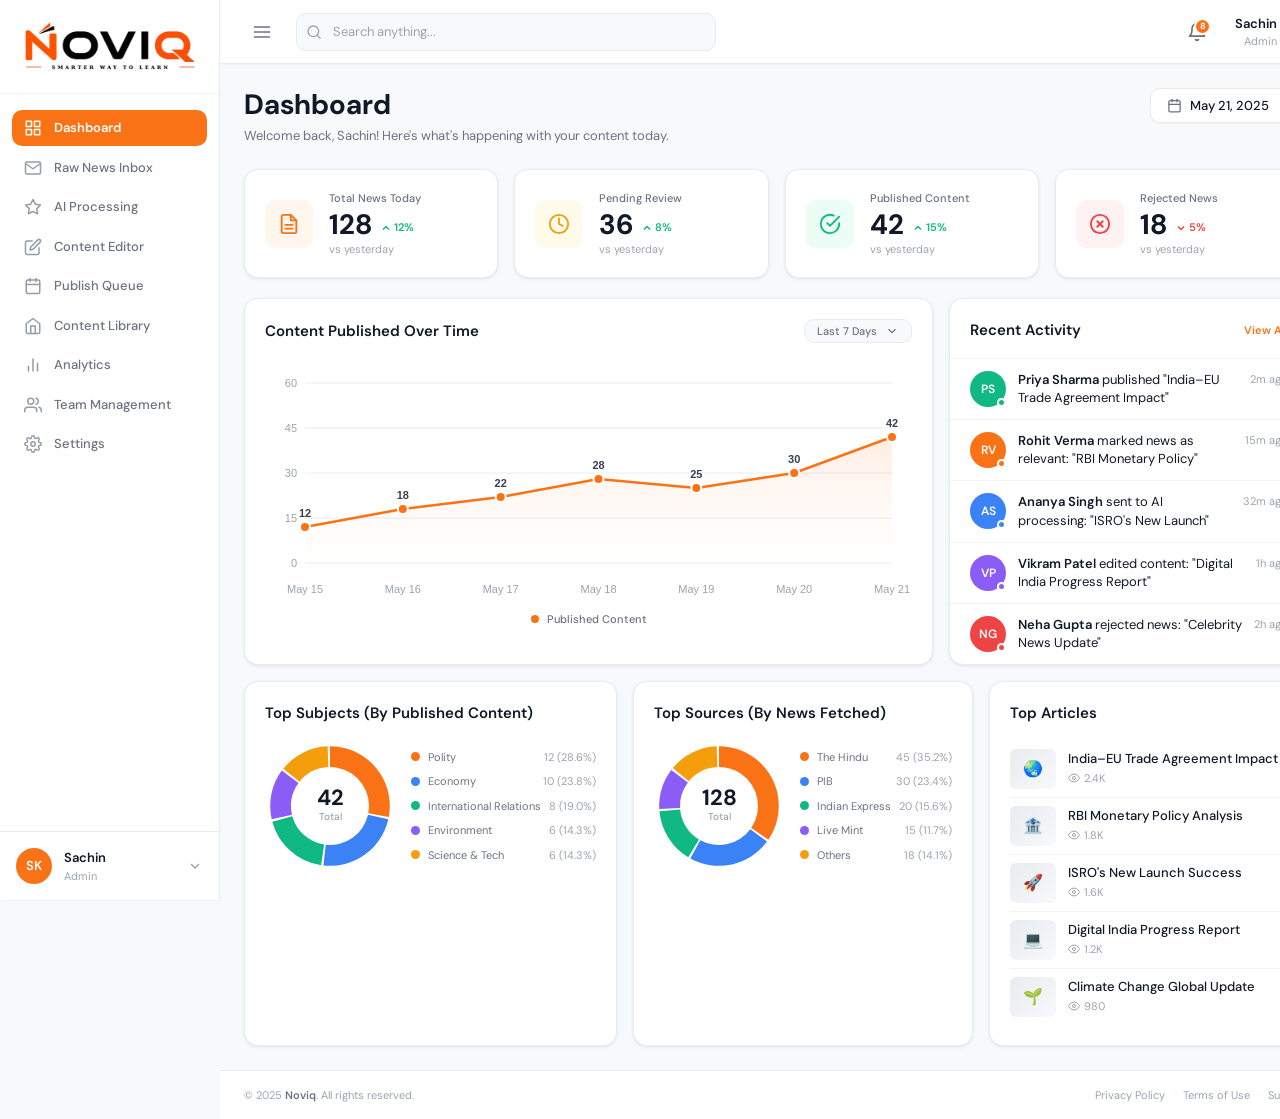
==== commit c54f5d72: "Updated dashboard" ====
--- a/pages/dashboard.html
+++ b/pages/dashboard.html
@@ -136,7 +136,7 @@
           <div class="dashboard-page-header">
             <div>
               <h1 class="page-title">Dashboard</h1>
-              <p class="page-subtitle">Welcome back, Saurabh! Here's what's happening with your content today.</p>
+              <p class="page-subtitle">Welcome back, Sachin! Here's what's happening with your content today.</p>
             </div>
             <button class="date-picker-btn">
               <svg viewBox="0 0 24 24" fill="none" stroke="currentColor" stroke-width="2" stroke-linecap="round" stroke-linejoin="round">
